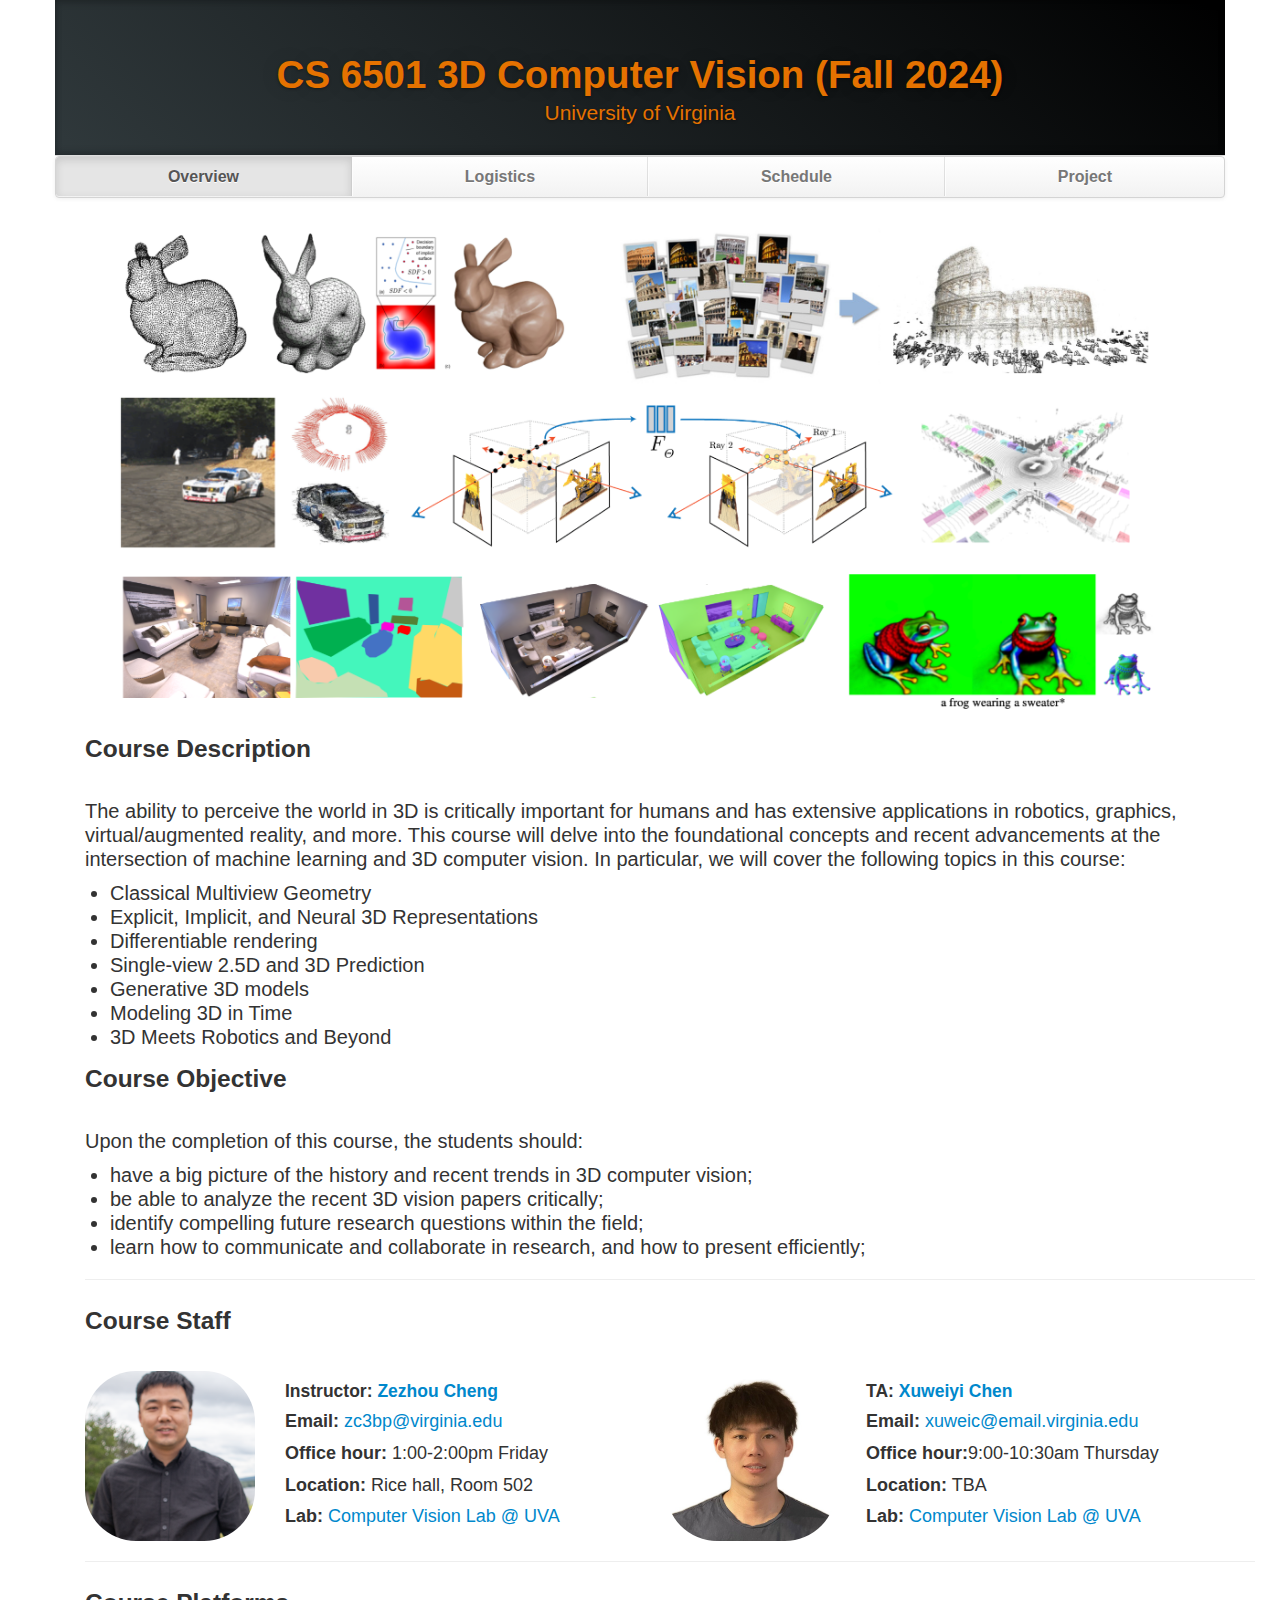
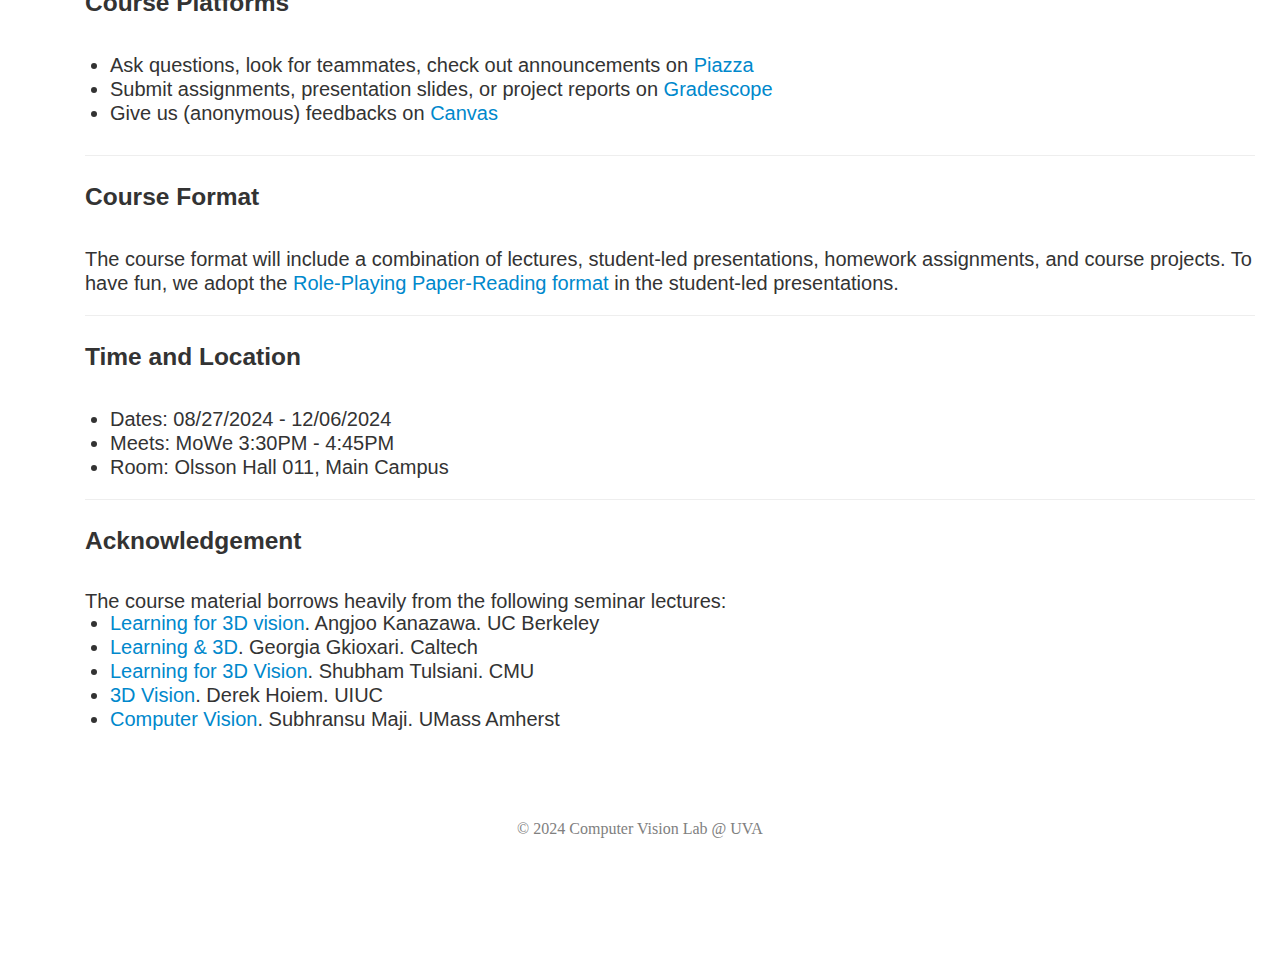
==== teaching/3dv_fall24/index.html @ 6b8628fc "initial commit" ====
<!DOCTYPE html>
<html lang="en">
   <head>
      <meta charset="utf-8">
      <title>Computer Vision at University of Virginia</title>
      <meta name="viewport" content="width=device-width, initial-scale=1.0">
      <meta name="description" content="Computer Vision Lab at the University of Virginia">
      <meta name="author" content="">
      <!-- Le styles -->
      <link href="../../css/bootstrap.min.css" rel="stylesheet">
      <link href="../../css/bootstrap-responsive.min.css" rel="stylesheet">
      <link href="course.css" rel="stylesheet">
      <!-- Under Construction Starts -->
      <style>
         .under-construction {
            background-color: red;
            color: white;
            text-align: center;
            padding: 20px;
            font-size: 24px;
            font-weight: bold;
            position: fixed;
            width: 100%;
            top: 0;
            z-index: 1000;
         }
         body {
            padding-top: 0px; /* Adjust for the fixed banner */
         }
         p{
           line-height: 1.2;
         }

         li{
           line-height: 1.2;
         }

				img {
				}
         </style>
      <!-- Under Construction Ends -->
   </head>
   <body>
      <div class="container">
         <header class="jumbotron subhead" id="overview">
            <h1>CS 6501 3D Computer Vision (Fall 2024)</h1>
            <p class="lead"> University of Virginia </p>
         </header>
         <div class="masthead">
            <div class="navbar">
               <div class="navbar-inner">
                  <div class="container">
                     <ul class="nav">
                        <li class="active"><a href="#">Overview</a></li>
                        <li><a href="logistics.html">Logistics</a></li>
                        <li><a href="schedule.html">Schedule</a></li>
                        <!--<li><a href="homework.html">Homework</a></li>-->
                        <li><a href="project.html">Project</a></li>
                     </ul>
                  </div>
               </div>
            </div>
         </div>

         <div class="row-fluid">

            <div class="span12">
                <img src="3dv.png" alt="">
            </div>

            <div class="span12">
						
              <section id="description">
                <h3> Course Description </h3>
								<br>
                <p>The ability to perceive the world in 3D is critically important for humans and has extensive applications in robotics, graphics, virtual/augmented reality, and more. This course will delve into the foundational concepts and recent advancements at the intersection of machine learning and 3D computer vision. In particular, we will cover the following topics in this course: </p>

                <ul>
                  <li> Classical Multiview Geometry</li>
                  <li> Explicit, Implicit, and Neural 3D Representations </li>
                  <li> Differentiable rendering </li>
                  <li> Single-view 2.5D and 3D Prediction</li>
                  <li> Generative 3D models </li>
                  <li> Modeling 3D in Time</li>
                  <li> 3D Meets Robotics and Beyond</li>
                </ul>

                <h3> Course Objective </h3>
								<br>
                <p> Upon the completion of this course, the students should: </p> 
                <ul>
                  <li> have a big picture of the history and recent trends in 3D computer vision; </li>
                  <li> be able to analyze the recent 3D vision papers critically; </li> 
                  <li> identify compelling future research questions within the field; </li>
                  <li> learn how to communicate and collaborate in research, and how to present efficiently; </li>
                </ul>

             </section>

						<hr>

             <section id="staff">
                <h3> Course Staff </h3>
								<br>

                  <div class="row-fluid">
                     <div class="span2">
                        <img style="border-radius: 30%" src="../../images/zezhou_cheng.png" alt="Zezhou Cheng"/>
                     </div>
                     <div class="span4">
                       <h4>Instructor: <a href="https://sites.google.com/site/zezhoucheng/" target="_blank">Zezhou Cheng</a> </h4>
                       <p style="font-size:18px"><b>Email: </b><a href="mailto:zc3bp@virginia.edu">zc3bp@virginia.edu</a></p>

                        <p style="font-size:18px"><b>Office hour: </b>1:00-2:00pm Friday</p>
                        <p style="font-size:18px"><b>Location:</b> Rice hall, Room 502 </p>
                        <p style="font-size:18px"><b>Lab:</b><a href="http://cvlab.cs.virginia.edu/" target="_blank"> Computer Vision Lab @ UVA </a></p>
                     </div>

                     <div class="span2">
                        <img style="border-radius: 30%" src="../../images/xuweiyi_chen.jpg" alt="Xuweiyi Chen"/>
                     </div>
                    <div class="span4">
                        <h4> TA: <a href="https://xuweiyichen.github.io/" target="_blank"> Xuweiyi Chen </a></h4>
                        <p style="font-size:18px"><b>Email: </b><a href="mailto:xuweiyi.chen@virginia.edu">xuweic@email.virginia.edu</a></p>
                        <p style="font-size:18px"><b>Office hour:</b>9:00-10:30am Thursday </p>
                        <p style="font-size:18px"><b>Location:</b> TBA </p>
                        <p style="font-size:18px"><b>Lab:</b><a href="http://cvlab.cs.virginia.edu/" target="_blank"> Computer Vision Lab @ UVA </a></p>
                     </div>

                  </div>
             </section>
						<hr>

             <section id="Platforms">
                <h3> Course Platforms </h3>
								<br>
                  <div class="row-fluid">
                    <ul>
                      <li> Ask questions, look for teammates, check out announcements on <a href="https://piazza.com/class/m011akodep92b7/" target="_blank"> Piazza </a> </li>
                      <li> Submit assignments, presentation slides, or project reports on <a href="https://www.gradescope.com/courses/828017" target="_blank"> Gradescope </a> </li>
                      <li> Give us (anonymous) feedbacks on <a href="https://canvas.its.virginia.edu/courses/115548" target="_blank"> Canvas </a> </li>
                  </div>
             </section>
						<hr>



             <section id="format">
                <h3> Course Format </h3>
								<br>
                <p>The course format will include a combination of lectures, student-led presentations, homework assignments, and course projects. To have fun, we adopt the <a href="https://colinraffel.com/blog/role-playing-seminar.html" target="_blank">Role-Playing Paper-Reading format</a> in the student-led presentations.</p> 
             </section>
						<hr>

             <section id="schedule">
                <h3> Time and Location </h3>
                <br>
                <ul>
                  <li> Dates: 08/27/2024 - 12/06/2024</li>
                  <li> Meets: MoWe 3:30PM - 4:45PM</li>
                  <li> Room: Olsson Hall 011, Main Campus</li>
                </ul>
             </section>
             <hr>

             <section id="ack">
                <h3> Acknowledgement </h3>
                <br>
                The course material borrows heavily from the following seminar lectures:
                <ul>
                  <li> <a href="https://sites.google.com/berkeley.edu/learningfor3d-seminar/home">Learning for 3D vision</a>. Angjoo Kanazawa. UC Berkeley </li>
                  <li> <a href="https://docs.google.com/spreadsheets/d/1TyeekhGqWQhUjdvz3jPoj-NgDZQhp1_I8fCHVlMJE6o/edit?gid=0#gid=0">Learning &amp; 3D</a>. Georgia Gkioxari. Caltech </li>
                  <li> <a href="https://learning3d.github.io/spring22/index.html">Learning for 3D Vision</a>. Shubham Tulsiani. CMU</li>
                  <li> <a href="https://courses.grainger.illinois.edu/cs598dwh/fa2021/">3D Vision</a>. Derek Hoiem. UIUC</li>
                  <li> <a href="https://cvl-umass.github.io//cv-fall-2022//">Computer Vision</a>. Subhransu Maji. UMass Amherst</li>
                </ul>
								<br>
             </section>

            </div>
         </div>
      </div>


      <footer id="footer">
        <p>© 2024 Computer Vision Lab @ UVA</p>
      </footer>
      <!-- Javascript files -->
      <script src="js/jquery-1.9.1.min.js"></script>
      <script src="js/bootstrap.min.js"></script>
      <script> $('#main-carousel').carousel(); </script>
   </body>
</html>
---- teaching/3dv_fall24/course.css ----
body {
	padding-top: 15px;
	padding-bottom: 100px;
  font-size: 20px;
}


/* Custom container */

.container {
	margin: 0 auto;
	/* max-width: 1000px; */
}

.container>hr {
	margin: 20px 0
}


/* Customize the navbar links to be fill the entire space of the .navbar */

.navbar .navbar-inner {
	padding: 0
}

.navbar .nav {
	margin: 0;
	display: table;
	width: 100%;
}

.navbar .nav li {
	display: table-cell;
	width: 1%;
	float: none;
}

.navbar .nav li a {
	font-weight: bold;
	text-align: center;
	border-left: 1px solid rgba(255, 255, 255, .75);
	border-right: 1px solid rgba(0, 0, 0, .1);
  font-size:16px;
}

.navbar .nav li:first-child a {
	border-left: 0;
	border-radius: 3px 0 0 3px;
}

.navbar .nav li:last-child a {
	border-right: 0;
	border-radius: 0 3px 3px 0;
}

.news {
   font-size:20px;
   margin-bottom:10px;
}

.join-us {
   font-size:20px;
   margin-bottom:20px;
}

body>.navbar {
	font-size: 13px
}


/* Change the docs' brand */

body>.navbar .brand {
	padding-right: 0;
	padding-left: 0;
	margin-left: 20px;
	float: right;
	font-weight: bold;
	color: #000;
	text-shadow: 0 1px 0 rgba(255, 255, 255, .1), 0 0 30px rgba(255, 255, 255, .125);
	-webkit-transition: all .2s linear;
	-moz-transition: all .2s linear;
	transition: all .2s linear;
}

body>.navbar .brand:hover {
	text-decoration: none;
	text-shadow: 0 1px 0 rgba(255, 255, 255, .1), 0 0 30px rgba(255, 255, 255, .4);
}


/* Sidenav for Docs
         -------------------------------------------------- */

@media screen and (max-width: 768px) {
	.bs-docs-sidenav {
		display: none !important;
	}
}

.bs-docs-sidenav {
	width: 228px;
	margin: 30px 0 0;
	padding: 0;
	background-color: #fff;
	-webkit-border-radius: 6px;
	-moz-border-radius: 6px;
	border-radius: 6px;
	-webkit-box-shadow: 0 1px 4px rgba(0, 0, 0, .065);
	-moz-box-shadow: 0 1px 4px rgba(0, 0, 0, .065);
	box-shadow: 0 1px 4px rgba(0, 0, 0, .065);
}

.bs-docs-sidenav>li>a {
	display: block;
	width: 200px;
	margin: 0 0 -1px;
	padding: 8px 14px;
	border: 1px solid #e5e5e5;
}

.bs-docs-sidenav>li>a.subhead {
	display: block;
	width: 168px;
	margin: 0 0 -1px;
	padding: 8px 30px;
	border: 1px solid #e5e5e5;
	font-size: 12px;
}

.bs-docs-sidenav>li:first-child>a {
	-webkit-border-radius: 6px 6px 0 0;
	-moz-border-radius: 6px 6px 0 0;
	border-radius: 6px 6px 0 0;
}

.bs-docs-sidenav>li:last-child>a {
	-webkit-border-radius: 0 0 6px 6px;
	-moz-border-radius: 0 0 6px 6px;
	border-radius: 0 0 6px 6px;
}

.bs-docs-sidenav>.active>a {
	position: relative;
	z-index: 2;
	padding: 9px 15px;
	border: 0;
	text-shadow: 0 1px 0 rgba(0, 0, 0, .15);
	-webkit-box-shadow: inset 1px 0 0 rgba(0, 0, 0, .1), inset -1px 0 0 rgba(0, 0, 0, .1);
	-moz-box-shadow: inset 1px 0 0 rgba(0, 0, 0, .1), inset -1px 0 0 rgba(0, 0, 0, .1);
	box-shadow: inset 1px 0 0 rgba(0, 0, 0, .1), inset -1px 0 0 rgba(0, 0, 0, .1);
}

.bs-docs-sidenav>li>a:hover {
	background-color: #f5f5f5
}

.bs-docs-sidenav a:hover .icon-chevron-right {
	opacity: .5
}

.bs-docs-sidenav.affix {
	top: 10px
}

.bs-docs-sidenav.affix-bottom {
	position: absolute;
	top: auto;
	bottom: 270px;
}


/* Responsive
         -------------------------------------------------- */

.affix {
	top: 0px
}

#media {
	margin-top: 70px
}

#media .header {
	margin-left: 0;
	margin-bottom: 56px;
	margin-top: 30px;
}

#media .post_row {
	margin-left: 0;
	margin-bottom: 40px;
}

#media .lastpost_row {
	margin-bottom: 0
}

#media .post_row .post {
	background: #fff;
	/*margin-left: 0;;
    margin-right: 20px;*/
	border-radius: 4px;
	box-shadow: 1px 1px 2px 0px #E0E0E0;
	width: 487px;
	height: 616px;
}

#media .post_row .last {
	margin-right: 0
}

#media .post_row .post .img {
	position: relative;
	text-align: center;
}

#media .post_row .post .img .date {
	background: #E8554E;
	position: absolute;
	padding: 2px 5px;
	top: 0;
	left: 11px;
}

#media .post_row .post .img .date p {
	color: #fff;
	font-size: 14px;
	font-weight: bold;
	font-style: italic;
	margin: 0;
}

#media .post_row .post .img img {
	height: 275px;
	width: 410px;
}

#media .post_row .post .text {
	margin: 18px auto 0;
	width: 83%;
}

#media .post_row .post .text h5 {
	margin: 0 0 8px 0;
	font-size: 20px;
	line-height: 23px;
}

#media .post_row .post .text h5 a {
	color: #333
}

#media .post_row .post .text span.date {
	color: #9F9F9F;
	display: block;
	margin-bottom: 12px;
	font-style: italic;
	font-size: 13px;
}

#media .post_row .post .text p {
	margin: 0;
	line-height: 21px;
	font-size: 14px;
}

#media .post_row .post .author_box {
	margin: 12px auto 20px;
	border-top: 1px solid #EDEDED;
	overflow: hidden;
	text-align: left;
	width: 85%;
	padding-top: 12px;
}

#media .post_row .post .author_box h6 {
	margin: 0 0 3px 0;
	font-size: 13px;
	line-height: 15px;
	font-style: italic;
	font-weight: normal;
	color: #B2B2B2;
}

#media .post_row .post .author_box p {
	color: #B2B2B2;
	font-style: italic;
	font-size: 13px;
	line-height: 14px;
	margin: 0;
}

#media .post_row .post .author_box img {
	float: right
}

#media .post_row .post a.plus_wrapper {
	width: 99%;
	text-align: center;
	background: #fff;
	display: none;
	border-radius: 0px 0px 4px 4px;
	padding: 6px 0px 2px;
	margin: 0 auto 1px;
}

#media .post_row .post a.plus_wrapper span {
	color: #1189D9;
	font-size: 30px;
	font-weight: bold;
}

#media .post_row .post:hover a.plus_wrapper {
	display: block
}

#media .post_row .post:hover {
	box-shadow: 0px 1px 5px 1px rgb(216, 216, 216)
}

#media .post_row .post:hover .text h5 a {
	color: #1189D9
}

.map .box_wrapp {
	position: absolute;
	margin: 15px auto;
	box-shadow: 0 0 7px 0 rgba(26, 26, 26, 0.4);
	padding: 30px 0 30px;
	background: white;
	border-radius: 4px;
	margin-top: 25px;
}

.map .box_wrapp .box_cont {
	margin: 30px auto;
	width: 76%;
}

.section-header {
	text-align: center;
	margin-bottom: 35px;
}

.section-header h1,
.title-text {
	font-weight: bold;
	font-size: 30px;
	margin: 12.5px 0;
	font-weight: 100;
	margin-bottom: 25px;
	line-height: 55px;
}

.feature-item:hover {
	box-shadow: 0px 1px 5px 1px rgb(216, 216, 216)
}

.feature-item img {
	margin-left: 15px;
	margin-right: 15px;
	max-width: 90%;
	height: 200px;
}

.feature-item h5 {
	margin-left: 15px;
	margin-right: 15px;
	margin-top: 20px;
	margin-bottom: 20px;
}

.feature-item p {
	margin-left: 15px;
	margin-right: 15px;
}

.feature-heading {
	margin-top: 20px;
	margin-bottom: 20px;
	margin-left: 15px;
	margin-right: 15px;
}

.feature-heading a:hover {
	text-decoration: none;
}

.feature-button {
	font-size: 16px;
	background-image: none;
	box-shadow: none;
	margin-bottom: 10px;
}

.centered {
	text-align: center;
}

.subhead {
	text-align: left;
	border-bottom: 1px solid #ddd;
}

.jumbotron {
	position: relative;
	padding: 45px 0px 35px 0px;
	color: #E57200;
	text-align: center;
	text-shadow: 0 1px 3px rgba(0, 0, 0, .4), 0 0 30px rgba(0, 0, 0, .075);
	background: #30393C;
	background: -moz-linear-gradient(45deg, #30393C 0%, #000000 100%);
	background: -webkit-gradient(linear, left bottom, right top, color-stop(0%, #30393C), color-stop(100%, #30393C));
	background: -webkit-linear-gradient(45deg, #30393C 0%, #000000 100%);
	background: -o-linear-gradient(45deg, #30393C 0%, #000000 100%);
	background: -ms-linear-gradient(45deg, #30393C 0%, #000000 100%);
	background: linear-gradient(45deg, #30393C 0%, #000000 100%) repeat;
	-webkit-box-shadow: inset 0 3px 7px rgba(0, 0, 0, .2), inset 0 -3px 7px rgba(0, 0, 0, .2);
	-moz-box-shadow: inset 0 3px 7px rgba(0, 0, 0, .2), inset 0 -3px 7px rgba(0, 0, 0, .2);
	box-shadow: inset 0 3px 7px rgba(0, 0, 0, .2), inset 0 -3px 7px rgba(0, 0, 0, .2);
}

.jumbotron:after {
	content: '';
	display: block;
	position: absolute;
	top: 0;
	right: 0;
	bottom: 0;
	left: 0;
	opacity: .4;
}

.lead {
	margin-bottom: 0px;
	font-size: 21px;
	font-weight: 200;
	line-height: 15px;
}

img.float-left {
	float: left;
	margin-top: 9px;
	margin-left: 0px;
	margin-right: 30px;
	margin-bottom: 12px;
}

img.float-right {
	float: right;
	margin-top: 9px;
	margin-right: 0px;
	margin-bottom: 12px;
	margin-left: 30px;
}

img.publications-thumb {
	width: 142px;
	height: 188px;
}

.caption {
	margin: 10px;
}

.responsive-video {
	position: relative;
	padding-bottom: 56.25%;
	padding-top: 60px;
	overflow: hidden;
}

.responsive-video iframe,
.responsive-video object,
.responsive-video embed {
	position: absolute;
	top: 0;
	left: 0;
	width: 93.5%;
	height: 93.5%;
}

.video-caption {
	margin: 10px;
}

.accordion {
	margin-bottom: 20px;
	margin-right: 40px;
}

.thumbnail>img.sponsor {
	width: 212px;
	height: 150px;
}

img.carousel-image {
	width: 100%;
}

li.publication {
	margin-bottom: 20px;
}

.page-header h3 a:hover {
	text-decoration: none;
}

iframe.map-frame {
	border: none;
	overflow: hidden;
	margin-top: 10px;
	margin-bottom: 10px;
	margin-left: 0px;
	margin-right: 0px;
	height: 550px;
	width: 100%;
}

ul.sponsors {
	margin-top: 40px;
	margin-bottom: 40px;
}

#footer {
	z-index: 10;
	margin-top: 50px;
	margin-bottom: 0px;
	padding-bottom: 0px;
	border-top-width: 8px;
  height: 60px;
  width: 100%;
	border-top-style: solid;
	border-top-color: #2F2F2F;
	border: 0;
	font-size: 100%;
	font: white;
	vertical-align: baseline;
	text-align: center;
}

#footer h3 {
	font-size: 19px;
	text-transform: uppercase;
	font-family: BebasNeueRegular;
	color: #8DBECE;
	border-bottom-width: 1px;
	border-bottom-style: solid;
	border-bottom-color: #30393C;
	line-height: 35px;
	margin-bottom: 20px;
	margin-top: 25px;
	font-weight: normal;
}

#footer p {
	font-size: 16px;
	font-family: BebasNeueRegular;
	color: gray;
	border-bottom-width: 0px;
	border-bottom-style: solid;
	border-bottom-color: #30393C;
	line-height: 35px;
	margin-bottom: 0px;
	margin-top: 0px;
	font-weight: 300;
}

#footer a img {
	margin-top: 0px;
}

#footer address {
	color: #8F8F8F;
	font-size: 11px;
}




ul.program li {
    font-size: 17px;
    padding: 5px;
}

ul#pc li {
    font-size: 15px;
    padding: 2px;
    color: #666666;
}


/* Posted */

.posted {
    height: 33px;
    margin: 0 0 30px 0;
    padding: 10px 15px 0 15px;
    background: url(images/img6.gif) repeat-x;
    border-bottom: 1px solid #F2F2F2;
}

.posted p {
    float: left;
    margin: 0;
}

.posted .comments {
    float: right;
}

.posted a {
    color: #717171;
}

/* Logo */

#logo {
    width: 100%;
    float: left;
    padding: 0 0 0 0;
    background: #FFFFFF;
}

#logo * {
    text-decoration: none;
}

#logo h1.logo-header {
    padding: 20px 0 0 0px;
    font-size: 32px;
}

#logo h1.logo-header a {
    color: #000000;
}

#logo h1.logo-header span {
    font-weight: bold;
}

#logo h2.logo-header {
    padding: 10px 0px 0px 0px;
    font-size: 19px;
    border: none;
}

#logo h2.logo-header a {
    color: #1772d0;
}

/* Menu */
#menu {
    width: 100%;
    float: left;
    padding: 10px 0 10px 0px;
    background: #FFFFFF;

	border-bottom: 1px solid #F4F4F4;
	border-top: 1px solid #F4F4F4;
}


#menu ul {
    padding: 0px;;
    margin: 0;
    padding: 0;
}

#menu li {
    display: inline;
}

#menu a {
    padding: 0 15px 0 20px;
    border-left: 1px solid #DBDBDB;
    text-transform: lowercase;
    text-decoration: none;
    font-size: 20px;
    color: #3B3B3B;
}
#menu a:hover{
	color: #EC5600;
}

#menu .first a {
    border: none;
}

/* Splash */

#splash {
    width: 1000px;
    margin: 0 auto;
    border-right: 20px solid #FFFFFF;
    border-left: 20px solid #FFFFFF;
}

/* Schedule */

table.schedule {
	border-width: 1px;
	border-spacing: 2px;
	border-style: none;
	border-color: #000;
	border-collapse: collapse;
	background-color: white;
    font-size: medium;
    color: #000;
}

.schedule_week {
	font-size: small;
	background-color: #CCF;
    color:#000
}

.schedule td {
	border-bottom: 1px solid;
	padding-bottom: 5px;
	padding-top: 5px;
    padding-left: 5px;
    padding-right: 5px;
}

table#program td {
    padding: 10px;
    border-width: 2px;
    border-style: solid;
    border-color: #ffffff;
}
table#program td:nth-child(2) {
    text-align: center;
    width: 110px;
}
table#program td:nth-child(1) {
    text-align: center;
    width: 110px;
}

tr.row_type_A {
	background-color: #EEE;
}
tr.row_type_B {
	background-color: #FFF;
}
tr.row_type_A td {
	padding: 10px 10px;
}
tr.row_type_B td {
	padding: 10px 10px;
}


/* post */
.page-content {
  padding: 30px 0
}

.page-heading {
  font-size: 20px
}

.post-list {
  margin-left: 0;
  list-style: none
}

.post-list>li {
  margin-bottom: 30px
}

.post-meta {
  font-size: .83125em;
  color: #828282
}

.post-link {
  display: block;
  font-size: 24px
}

.post-header {
  margin-bottom: 30px
}

.post-content {
  margin-bottom: 30px
}

.post-content h2 {
  font-family: 'Titillium Web', sans-serif;
  font-weight: 500
}

.post-content h3 {
  font-style: italic
}

ul#archive {
  list-style-type: none;
  margin: 0 0 1em 0;
  padding: 0
}

ul#archive li {
  border-bottom: #999 1px dotted;
  padding: .1em 0 .1em .5em;
  background: #fff
}

ul#archive h2 {
  padding-top: 0.5em
}

ul#archive li.alt {
  background: #f6f6f6
}

.archiveposturl {
  display: block;
  color: #333
}

ul#archive li span a {
  color: #8d0016;
  font-weight: bold;
  font-family: 'Titillium Web', sans-serif
}

ul#archive li span.postlower {
  font-size: 85%
}

ul#archive li span.postlower a {
  color: #07c;
  font-weight: normal;
  font-family: "Open Sans", Helvetica, Arial, sans-serif
}

article ul {
  list-style-type: none
}

article ul>li:before {
  content: "–";
  position: absolute;
  margin-left: -1.1em
}

article ul#archive>li:before {
  list-style-type: none;
  content: none
}

.center-cropped {
  width: 150px;
  height: 90px;
  background-repeat: no-repeat;
  overflow: hidden;
  border: 1px solid #9e5a63;
  border-radius: 5%;
  margin-right: 10px;
  background-position: center;
  background-size: contain
}

.center-cropped-2 {
  width: 150px;
  height: 150px;
  background-repeat: no-repeat;
  overflow: hidden;
  border: 1px solid #9e5a63;
  border-radius: 5%;
  margin-right: 10px;
  background-position: center;
  background-size: contain
}


.center-cropped img {
  min-height: 100%;
  min-width: 100%;
}

.center-cropped-2 img {
  min-height: 100%;
  min-width: 100%;
}

.lecture-container {
  display: flex;
  width: 100%;
  padding-top: 10px;
  padding-bottom: 10px
}

.lecture-container .thumbnail {
  width: 180px;
  margin: 0px
}

.archivetext {
  display: block;
}

/* Code */
blockquote {
  color: #828282;
  border-left: 4px solid #e8e8e8;
  padding-left: 15px;
  font-size: 18px;
  letter-spacing: -1px;
  font-style: italic
}

blockquote>:last-child {
  margin-bottom: 0
}

pre,
code {
  font-size: 14px;
  border: 1px solid #e8e8e8;
  border-radius: 3px;
  background-color: #eef;
  color: #111;
  font-family: monospace
}

code {
  padding: 1px 5px;
}

pre {
  padding: 8px 12px;
  overflow-x: scroll;
}

pre>code {
  border: 0;
  padding-right: 0;
  padding-left: 0;
}

.wrapper {
  max-width: -webkit-calc(1050px - (30px * 2));
  max-width: calc(1050px - (30px * 2));
  margin-right: auto;
  margin-left: auto;
  padding-right: 30px;
  padding-left: 30px
}

@media screen and (max-width: 100px) {
  .wrapper {
    max-width: -webkit-calc(950px - (30px));
    max-width: calc(950px - (30px));
    padding-right: 15px;
    padding-left: 15px
  }
}

.wrapper:after,
.footer-col-wrapper:after {
  content: "";
  display: table;
  clear: both
}

.icon>svg {
  display: inline-block;
  width: 16px;
  height: 16px;
  vertical-align: middle
}

.icon>svg path {
  fill: #828282
}

a.tosu {
  color: #b00000;
  background: #f5f5f5;
  text-decoration: none;
  padding: 2px;
  font-weight: 600;
  font-family: 'Capita', Georgia, serif
}


.post-content {
  margin-bottom: 30px;
}

.post-content h2 {
  font-family: 'Titillium Web', sans-serif;
  font-weight: 500
}

.post-content h3 {
  font-style: italic
}

.highlight code,
.highlight pre,
.highlighter-rouge code,
.highlighter-rouge pre {
  color: #fdce93;
  background-color: #3f3f3f
}

.highlight .hll {
  background-color: #222
}

.highlight .err {
  color: #e37170;
  background-color: #3d3535
}

.highlight .k {
  color: #f0dfaf
}

.highlight .p {
  color: #41706f
}

.highlight .cs {
  color: #cd0000;
  font-weight: 700
}

.highlight .gd {
  color: #cd0000
}

.highlight .ge {
  color: #ccc;
  font-style: italic
}

.highlight .gr {
  color: red
}

.highlight .go {
  color: gray
}

.highlight .gs {
  color: #ccc;
  font-weight: 700
}

.highlight .gu {
  color: purple;
  font-weight: 700
}

.highlight .gt {
  color: #0040D0
}

.highlight .kc {
  color: #dca3a3
}

.highlight .kd {
  color: #ffff86
}

.highlight .kn {
  color: #dfaf8f;
  font-weight: 700
}

.highlight .kp {
  color: #cdcf99
}

.highlight .kr {
  color: #cdcd00
}

.highlight .ni {
  color: #c28182
}

.highlight .ne {
  color: #c3bf9f;
  font-weight: 700
}

.highlight .nn {
  color: #8fbede
}

.highlight .vi {
  color: #ffffc7
}

.highlight .c,
.preview-zenburn .highlight .g,
.preview-zenburn .highlight .cm,
.preview-zenburn .highlight .cp,
.preview-zenburn .highlight .c1 {
  color: #7f9f7f
}

.highlight .l,
.preview-zenburn .highlight .x,
.preview-zenburn .highlight .no,
.preview-zenburn .highlight .nd,
.preview-zenburn .highlight .nl,
.preview-zenburn .highlight .nx,
.preview-zenburn .highlight .py,
.preview-zenburn .highlight .w {
  color: #ccc
}

.highlight .n,
.preview-zenburn .highlight .nv,
.preview-zenburn .highlight .vg {
  color: #dcdccc
}

.highlight .o,
.preview-zenburn .highlight .ow {
  color: #f0efd0
}

.highlight .gh,
.preview-zenburn .highlight .gp {
  color: #dcdccc;
  font-weight: 700
}

.highlight .gi,
.preview-zenburn .highlight .kt {
  color: #00cd00
}

.highlight .ld,
.preview-zenburn .highlight .s,
.preview-zenburn .highlight .sb,
.preview-zenburn .highlight .sc,
.preview-zenburn .highlight .sd,
.preview-zenburn .highlight .s2,
.preview-zenburn .highlight .se,
.preview-zenburn .highlight .sh,
.preview-zenburn .highlight .si,
.preview-zenburn .highlight .sx,
.preview-zenburn .highlight .sr,
.preview-zenburn .highlight .s1,
.preview-zenburn .highlight .ss {
  color: #cc9393
}

.highlight .m,
.preview-zenburn .highlight .mf,
.preview-zenburn .highlight .mh,
.preview-zenburn .highlight .mi,
.preview-zenburn .highlight .mo,
.preview-zenburn .highlight .il {
  color: #8cd0d3
}

.highlight .na,
.preview-zenburn .highlight .nt {
  color: #9ac39f
}

.highlight .nb,
.preview-zenburn .highlight .nc,
.preview-zenburn .highlight .nf,
.preview-zenburn .highlight .bp,
.preview-zenburn .highlight .vc {
  color: #efef8f
}

.wp-caption {
  background-color: #f3f3f3;
  text-align: center;
  border: 1px dotted #8d0016;
  font-size: 0.90em;
  overflow: hidden;
  position: relative
}

.wp-caption dd {
  color: #000000;
  background-color: #f3f3f3;
  font-size: .9em;
  padding: 2px 8px 3px 8px;
  margin: 1px 0 0 0
}

.wp-caption dt {
  margin: 0
}

.wp-caption img {
  display: block;
  margin: 0;
  padding: 0;
  border: 0
}

.post-content h3 {
  font-style: italic;
  font-size: 1.25em
}

#evaluation {
  font-size: 1.5em
}

h2.course-info {
    
    font-size: 26px;
    padding: 20px 0 0 0;
}
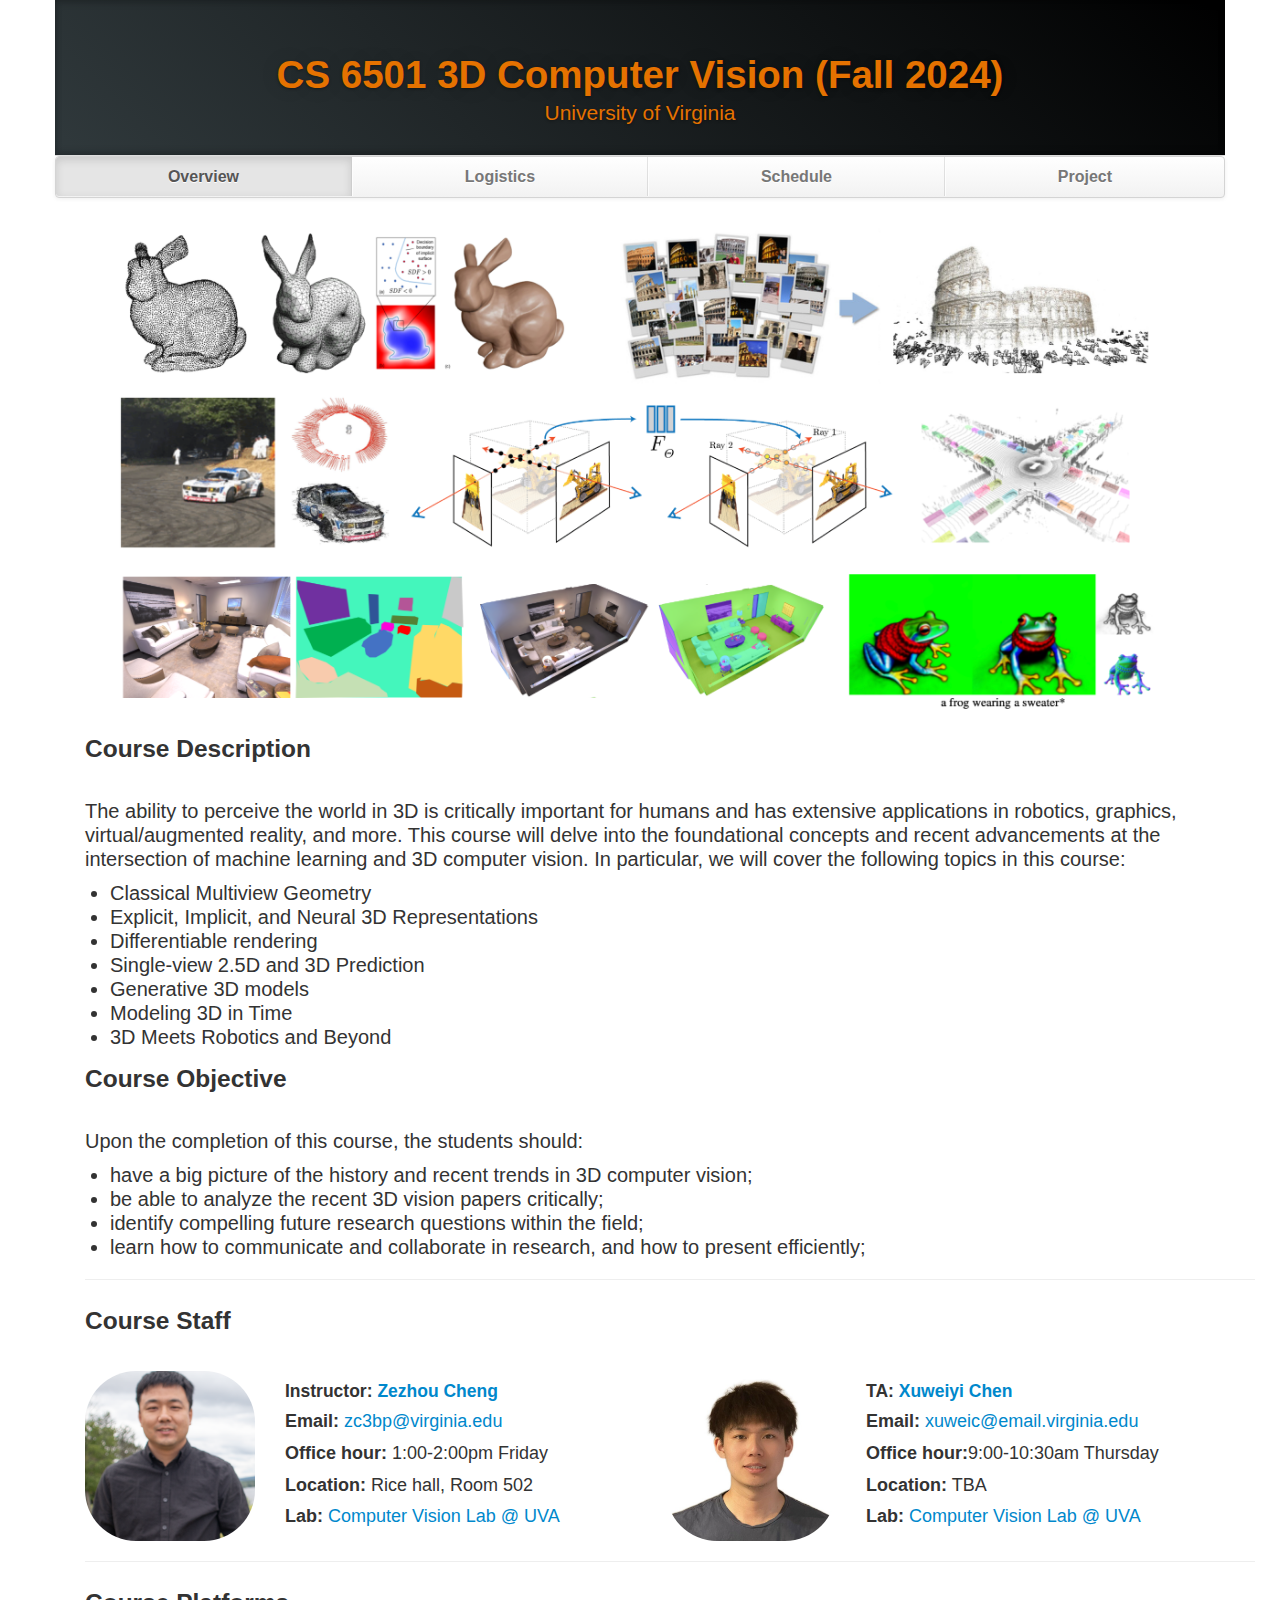
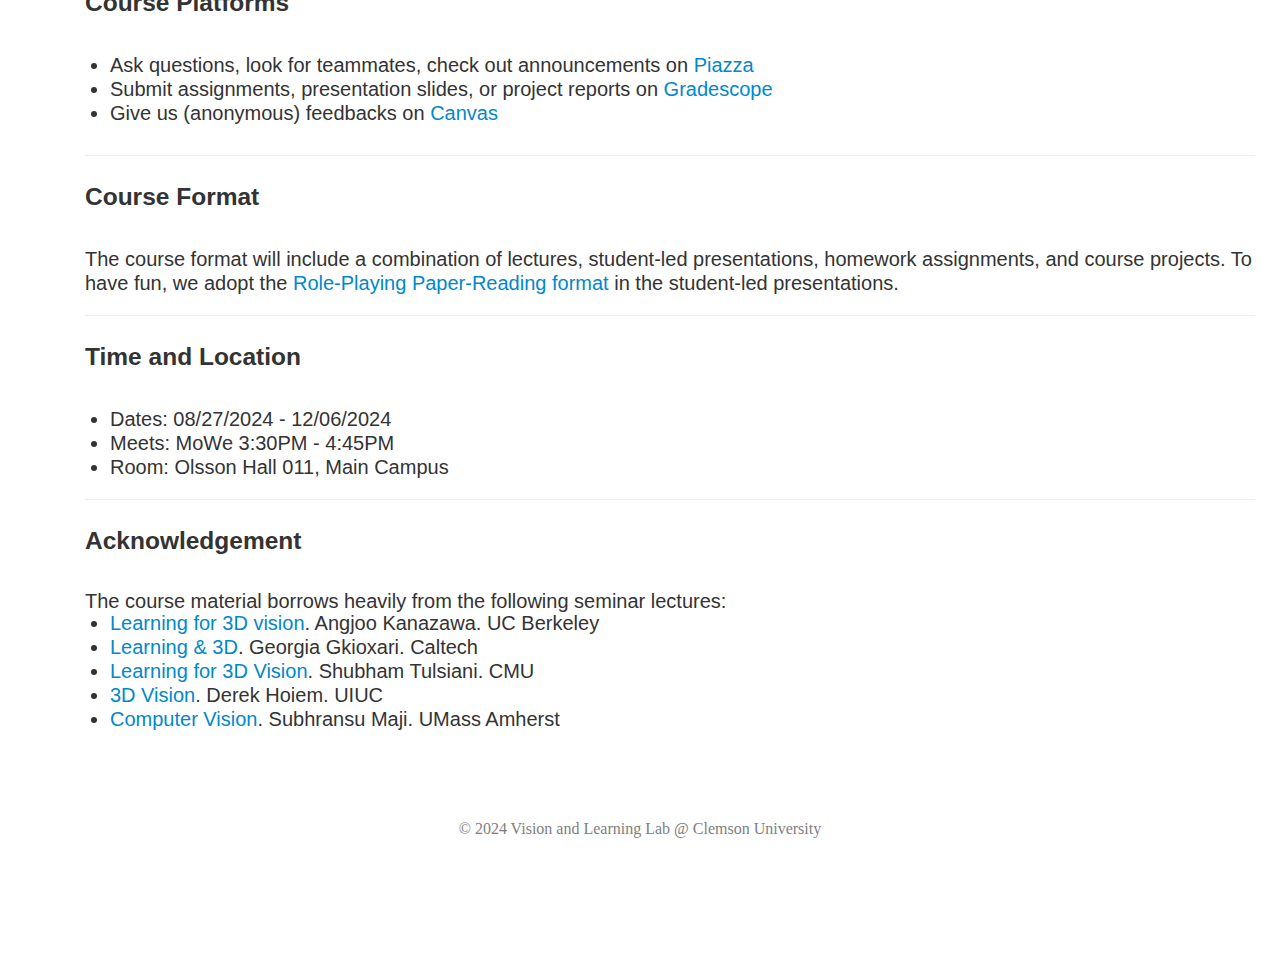
==== commit ed0fd0d8: "inital commit" ====
--- a/teaching/3dv_fall24/index.html
+++ b/teaching/3dv_fall24/index.html
@@ -183,7 +183,7 @@
 
 
       <footer id="footer">
-        <p>© 2024 Computer Vision Lab @ UVA</p>
+        <p>© 2024 Vision and Learning Lab @ Clemson University</p>
       </footer>
       <!-- Javascript files -->
       <script src="js/jquery-1.9.1.min.js"></script>
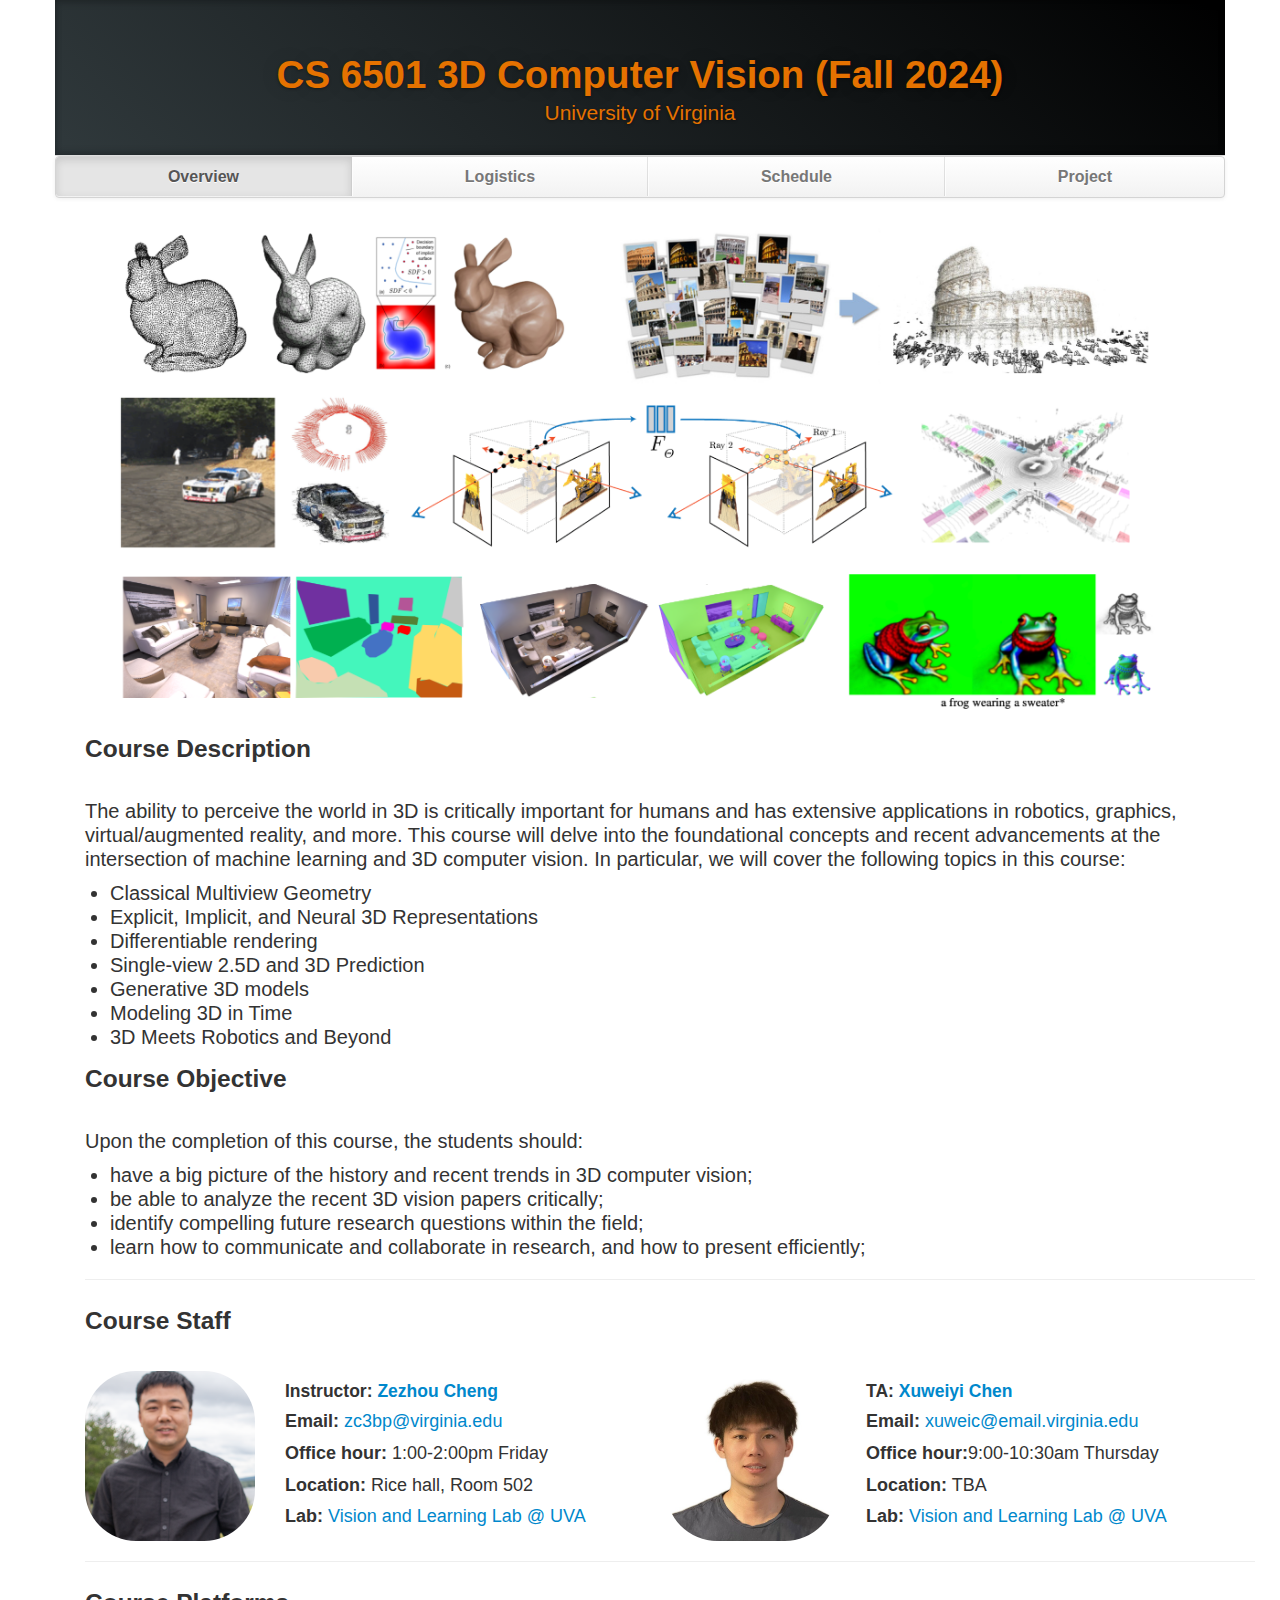
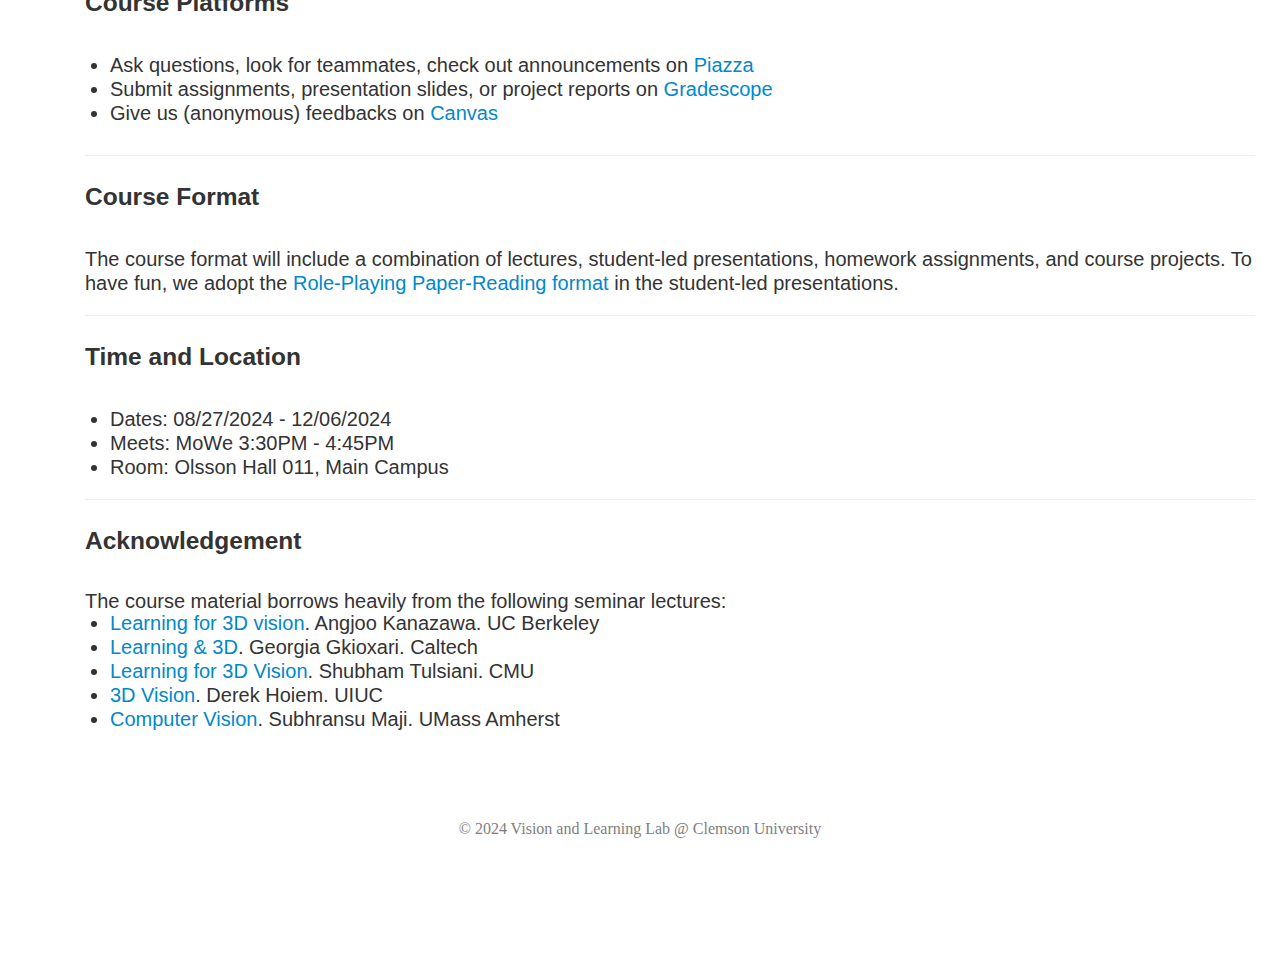
==== commit c1cd7c05: "zcy commit" ====
--- a/teaching/3dv_fall24/index.html
+++ b/teaching/3dv_fall24/index.html
@@ -2,9 +2,9 @@
 <html lang="en">
    <head>
       <meta charset="utf-8">
-      <title>Computer Vision at University of Virginia</title>
+      <title>Vision and Learning Lab (ViL) at Clemson University</title>
       <meta name="viewport" content="width=device-width, initial-scale=1.0">
-      <meta name="description" content="Computer Vision Lab at the University of Virginia">
+      <meta name="description" content="Vision and Learning Lab (ViL) at Clemson University">
       <meta name="author" content="">
       <!-- Le styles -->
       <link href="../../css/bootstrap.min.css" rel="stylesheet">
@@ -113,7 +113,7 @@
 
                         <p style="font-size:18px"><b>Office hour: </b>1:00-2:00pm Friday</p>
                         <p style="font-size:18px"><b>Location:</b> Rice hall, Room 502 </p>
-                        <p style="font-size:18px"><b>Lab:</b><a href="http://cvlab.cs.virginia.edu/" target="_blank"> Computer Vision Lab @ UVA </a></p>
+                        <p style="font-size:18px"><b>Lab:</b><a href="http://cvlab.cs.virginia.edu/" target="_blank"> Vision and Learning Lab  @ UVA </a></p>
                      </div>
 
                      <div class="span2">
@@ -124,7 +124,7 @@
                         <p style="font-size:18px"><b>Email: </b><a href="mailto:xuweiyi.chen@virginia.edu">xuweic@email.virginia.edu</a></p>
                         <p style="font-size:18px"><b>Office hour:</b>9:00-10:30am Thursday </p>
                         <p style="font-size:18px"><b>Location:</b> TBA </p>
-                        <p style="font-size:18px"><b>Lab:</b><a href="http://cvlab.cs.virginia.edu/" target="_blank"> Computer Vision Lab @ UVA </a></p>
+                        <p style="font-size:18px"><b>Lab:</b><a href="http://cvlab.cs.virginia.edu/" target="_blank"> Vision and Learning Lab  @ UVA </a></p>
                      </div>
 
                   </div>
